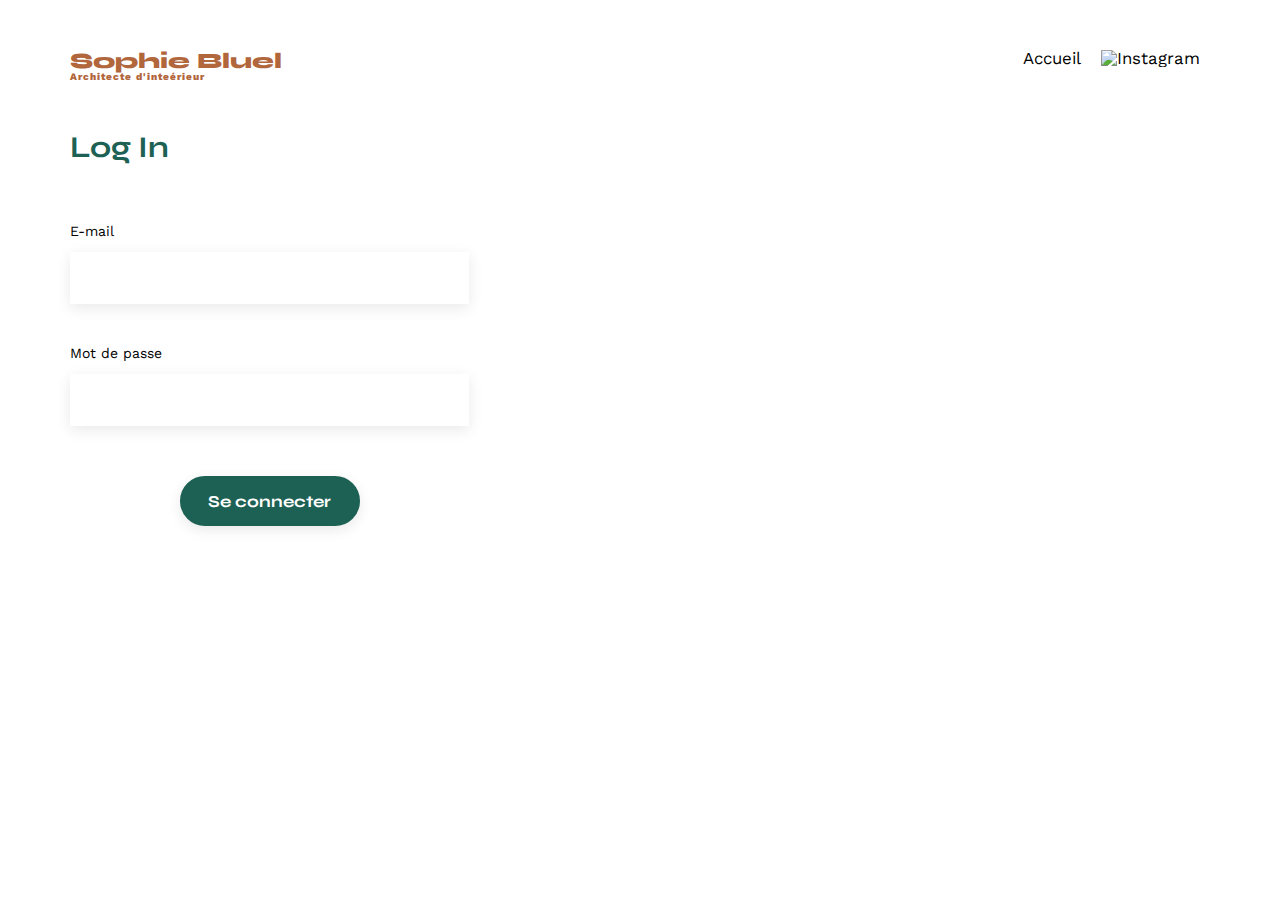
==== FrontEnd/login.html @ 6b49ef13 "Création login.html | Ajout de Sass" ====
<!DOCTYPE html>
<html lang="fr">
<head>
	<meta charset="UTF-8">
	<title>Sophie Bluel login</title>
	<meta name="viewport" content="width=device-width, initial-scale=1.0">
	<link rel="preconnect" href="https://fonts.googleapis.com">
	<link rel="preconnect" href="https://fonts.gstatic.com" crossorigin>
	<link href="https://fonts.googleapis.com/css2?family=Syne:wght@700;800&family=Work+Sans&display=swap" rel="stylesheet">
	<meta name="description" content="">
	<link rel="stylesheet" href="./assets/css/main.css">
	<script src="assets/js/login.js" defer ></script>
</head>
<body>
<header>
    <h1>Sophie Bluel <span>Architecte d'inteérieur</span></h1>
	<nav>
		<ul>
			<li><a href="./index.html">Accueil</a></li>
			<li><img src="./assets/icons/instagram.png" alt="Instagram"></li>
		</ul>
	</nav>
</header>
<main>
    <section>
        <h2>Log In</h2>
        <form action="" method="" class="form__login" >
            <label for="email">E-mail</label>
            <input type="email" name="email" id="email" required>

            <label for="password">Mot de passe</label>
            <input type="password" name="password" id="password" required>

            <input type="submit" value="Se connecter" id="submit">
        </form>
    </section>
</main>
<footer>

</footer>
</body>
</html>
---- FrontEnd/assets/css/main.css ----
/* http://meyerweb.com/eric/tools/css/reset/
   v2.0 | 20110126
   License: none (public domain)
*/
html, body, div, span, applet, object, iframe,
h1, h2, h3, h4, h5, h6, p, blockquote, pre,
a, abbr, acronym, address, big, cite, code,
del, dfn, em, img, ins, kbd, q, s, samp,
small, strike, strong, sub, sup, tt, var,
b, u, i, center,
dl, dt, dd, ol, ul, li,
fieldset, form, label, legend,
table, caption, tbody, tfoot, thead, tr, th, td,
article, aside, canvas, details, embed,
figure, figcaption, footer, header, hgroup,
menu, nav, output, ruby, section, summary,
time, mark, audio, video {
  margin: 0;
  padding: 0;
  border: 0;
  font-size: 100%;
  font: inherit;
  vertical-align: baseline;
}

/* HTML5 display-role reset for older browsers */
article, aside, details, figcaption, figure,
footer, header, hgroup, menu, nav, section {
  display: block;
}

body {
  line-height: 1;
}

ol, ul {
  list-style: none;
}

blockquote, q {
  quotes: none;
}

blockquote:before, blockquote:after,
q:before, q:after {
  content: "";
  content: none;
}

table {
  border-collapse: collapse;
  border-spacing: 0;
}

/** end reset css**/
body {
  max-width: 1140px;
  margin: auto;
  font-family: "Work Sans";
  font-size: 14px;
}

header {
  display: flex;
  justify-content: space-between;
  margin: 50px 0;
}

section {
  margin: 50px 0;
}

h1 {
  display: flex;
  flex-direction: column;
  font-family: "Syne";
  font-size: 22px;
  font-weight: 800;
  color: #B1663C;
}

h1 > span {
  font-family: "Work Sans";
  font-size: 10px;
  letter-spacing: 0.1em;
}

h2 {
  font-family: "Syne";
  font-weight: 700;
  font-size: 30px;
  color: #1D6154;
}

nav ul {
  display: flex;
  align-items: center;
  list-style-type: none;
}

nav li {
  padding: 0 10px;
  font-size: 1.2em;
}

nav a {
  text-decoration: none;
  color: inherit;
}

li:hover {
  color: #B1663C;
}

#introduction {
  display: flex;
  align-items: center;
}

#introduction figure {
  flex: 1;
}

#introduction img {
  display: block;
  margin: auto;
  width: 80%;
}

#introduction article {
  flex: 1;
}

#introduction h2 {
  margin-bottom: 1em;
}

#introduction p {
  margin-bottom: 0.5em;
}

#portfolio h2 {
  text-align: center;
  margin-bottom: 1em;
}

.gallery {
  width: 100%;
  display: grid;
  grid-template-columns: 1fr 1fr 1fr;
  grid-column-gap: 20px;
  grid-row-gap: 20px;
}

.gallery img {
  width: 100%;
}

#contact {
  width: 50%;
  margin: auto;
}

#contact > * {
  text-align: center;
}

#contact h2 {
  margin-bottom: 20px;
}

#contact form {
  text-align: left;
  margin-top: 30px;
  display: flex;
  flex-direction: column;
}

#contact input {
  height: 50px;
  font-size: 1.2em;
  border: none;
  box-shadow: 0px 4px 14px rgba(0, 0, 0, 0.09);
}

#contact label {
  margin: 2em 0 1em 0;
}

#contact textarea {
  border: none;
  box-shadow: 0px 4px 14px rgba(0, 0, 0, 0.09);
}

input[type=submit] {
  font-family: "Syne";
  font-weight: 700;
  color: white;
  background-color: #1D6154;
  margin: 2em auto;
  width: 180px;
  text-align: center;
  border-radius: 60px;
}

footer nav ul {
  display: flex;
  justify-content: flex-end;
  margin: 2em;
}

/****** Formulaire Connexion******/
.form__login {
  display: flex;
  flex-direction: column;
  margin-top: 20px;
  width: 35%;
}
.form__login input {
  height: 50px;
  font-size: 1.2em;
  border: none;
  box-shadow: 0px 4px 14px rgba(0, 0, 0, 0.09);
}
.form__login label {
  margin: 3em 0 1em 0;
}
.form__login textarea {
  box-shadow: 0px 4px 14px rgba(0, 0, 0, 0.09);
}
.form__login input[type=submit] {
  font-family: "Syne";
  font-weight: 700;
  color: white;
  background-color: #1D6154;
  border: 2px solid #1D6154;
  margin: 3em auto;
  width: 180px;
  text-align: center;
  border-radius: 60px;
  transition: all 0.5s ease;
}/*# sourceMappingURL=main.css.map */
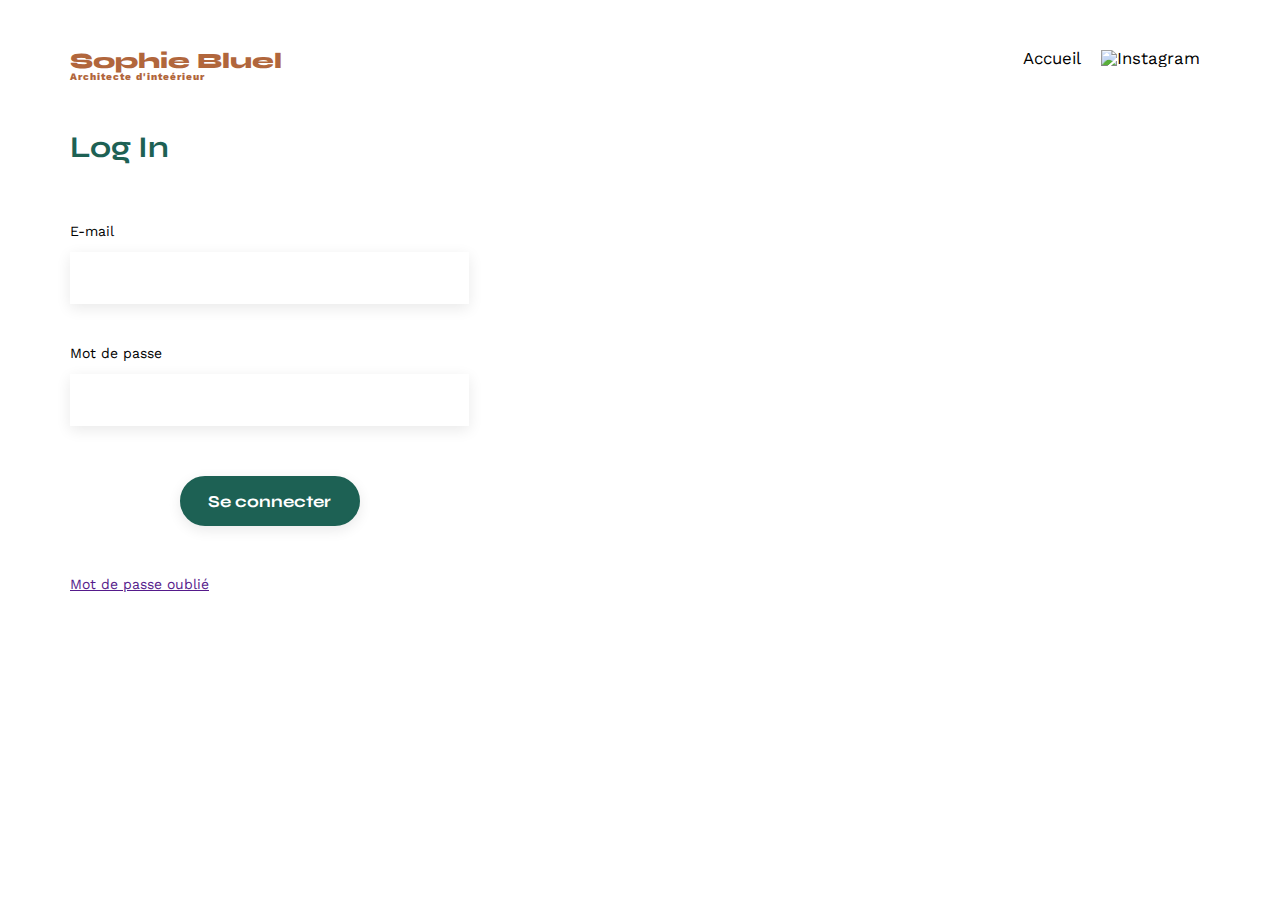
==== commit ee2b391e: "Ajout class login | lien mot de passe oublié" ====
--- a/FrontEnd/login.html
+++ b/FrontEnd/login.html
@@ -22,7 +22,7 @@
 	</nav>
 </header>
 <main>
-    <section>
+    <section class="login">
         <h2>Log In</h2>
         <form action="" method="" class="form__login" >
             <label for="email">E-mail</label>
@@ -33,6 +33,7 @@
 
             <input type="submit" value="Se connecter" id="submit">
         </form>
+		<a href="">Mot de passe oublié</a>
     </section>
 </main>
 <footer>
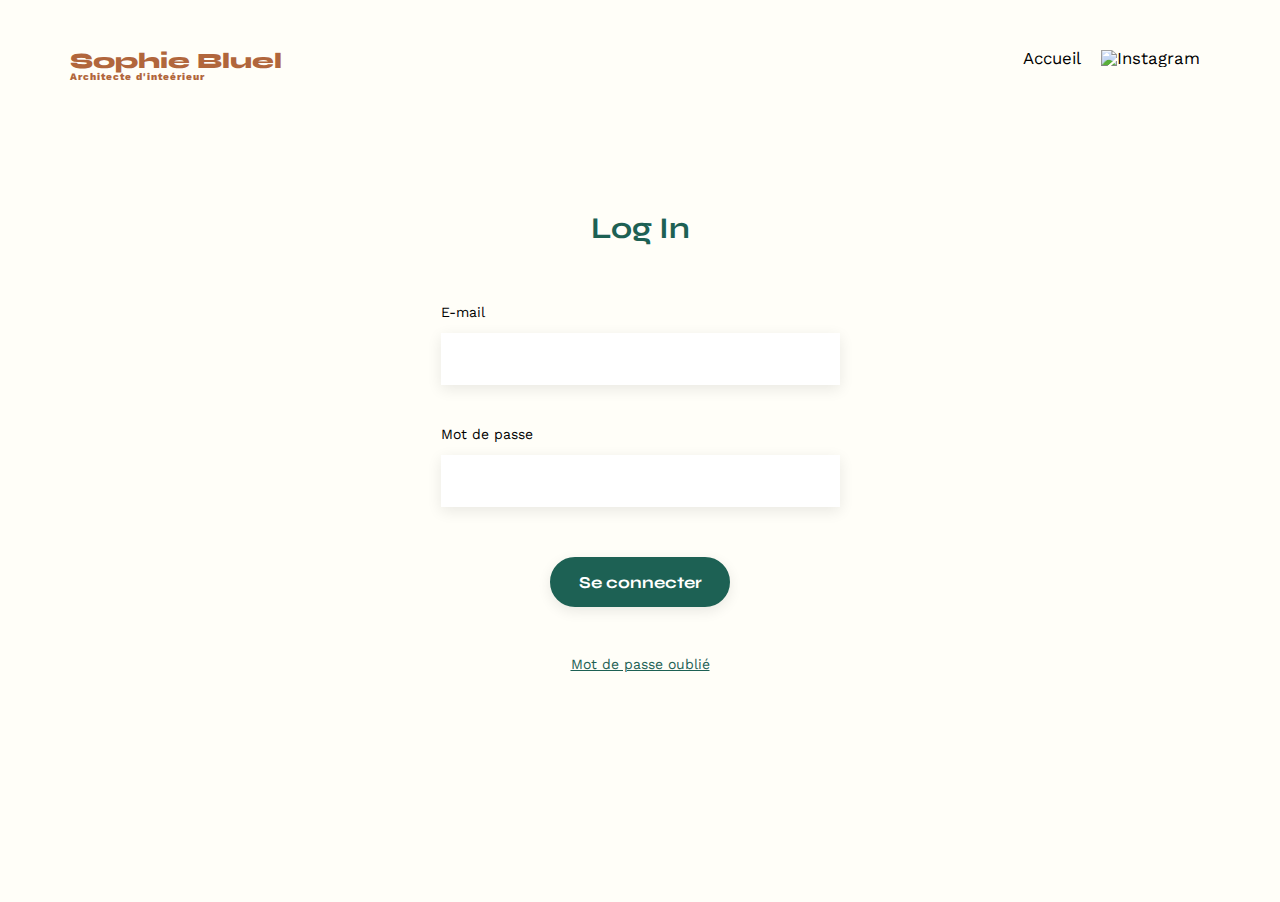
==== commit 2811f659: "Gestion login/token | mode administrateur du site" ====
--- a/FrontEnd/login.html
+++ b/FrontEnd/login.html
@@ -16,24 +16,32 @@
     <h1>Sophie Bluel <span>Architecte d'inteérieur</span></h1>
 	<nav>
 		<ul>
-			<li><a href="./index.html">Accueil</a></li>
-			<li><img src="./assets/icons/instagram.png" alt="Instagram"></li>
+			<a href="./index.html">
+				<li>Accueil</li>
+			</a>
+			<a href="https://www.instagram.com/" target="_blank">
+				<li><img src="./assets/icons/instagram.png" alt="Instagram"></li>
+			</a>
 		</ul>
 	</nav>
 </header>
 <main>
     <section class="login">
         <h2>Log In</h2>
+		<div class="alredyLogged__error">
+		</div>
         <form action="" method="" class="form__login" >
             <label for="email">E-mail</label>
             <input type="email" name="email" id="email" required>
-
+            <div class="loginEmail__error">
+            </div>
             <label for="password">Mot de passe</label>
             <input type="password" name="password" id="password" required>
-
+            <div class="loginMdp__error">
+            </div>
             <input type="submit" value="Se connecter" id="submit">
         </form>
-		<a href="">Mot de passe oublié</a>
+        <a href="">Mot de passe oublié</a>
     </section>
 </main>
 <footer>
--- a/FrontEnd/assets/css/main.css
+++ b/FrontEnd/assets/css/main.css
@@ -58,6 +58,7 @@
   margin: auto;
   font-family: "Work Sans";
   font-size: 14px;
+  background: #FFFEF8;
 }
 
 header {
@@ -207,6 +208,25 @@
   display: flex;
   justify-content: flex-end;
   margin: 2em;
+}
+
+/* LOGIN */
+.login {
+  display: flex;
+  flex-direction: column;
+  justify-content: center;
+  align-items: center;
+  height: 80vh;
+}
+
+.login a {
+  text-decoration: underline;
+  margin-bottom: 100px;
+  color: #1D6154;
+}
+
+.login a:hover {
+  color: #B1663C;
 }
 
 /****** Formulaire Connexion******/
@@ -239,4 +259,58 @@
   text-align: center;
   border-radius: 60px;
   transition: all 0.5s ease;
+}
+
+.filters {
+  display: flex;
+  justify-content: center;
+  margin: 40px 0;
+}
+
+.filter__btn {
+  font-family: "Syne";
+  padding: 10px 20px;
+  margin: 0 15px;
+  border: 1px solid #1D6154;
+  border-radius: 25px;
+  color: #1D6154;
+  background-color: white;
+  font-size: 16px;
+  font-weight: 700;
+  cursor: pointer;
+  transition: all 0.5s ease;
+}
+
+.filter__btn--active {
+  color: white;
+  background-color: #1D6154;
+}
+
+.filter__btn:hover, .btn-admin:hover {
+  color: white;
+  background-color: #1D6154;
+  scale: 1.05;
+}
+
+.admin__bHead {
+  position: fixed;
+  right: 0;
+  top: 0;
+  display: flex;
+  justify-content: center;
+  align-items: center;
+  width: 100%;
+  height: 40px;
+  background-color: black;
+}
+
+.admin__mod {
+  display: flex;
+  -moz-column-gap: 5px;
+       column-gap: 5px;
+  color: black;
+}
+
+.admin__bHead .admin__mod {
+  color: white;
 }/*# sourceMappingURL=main.css.map */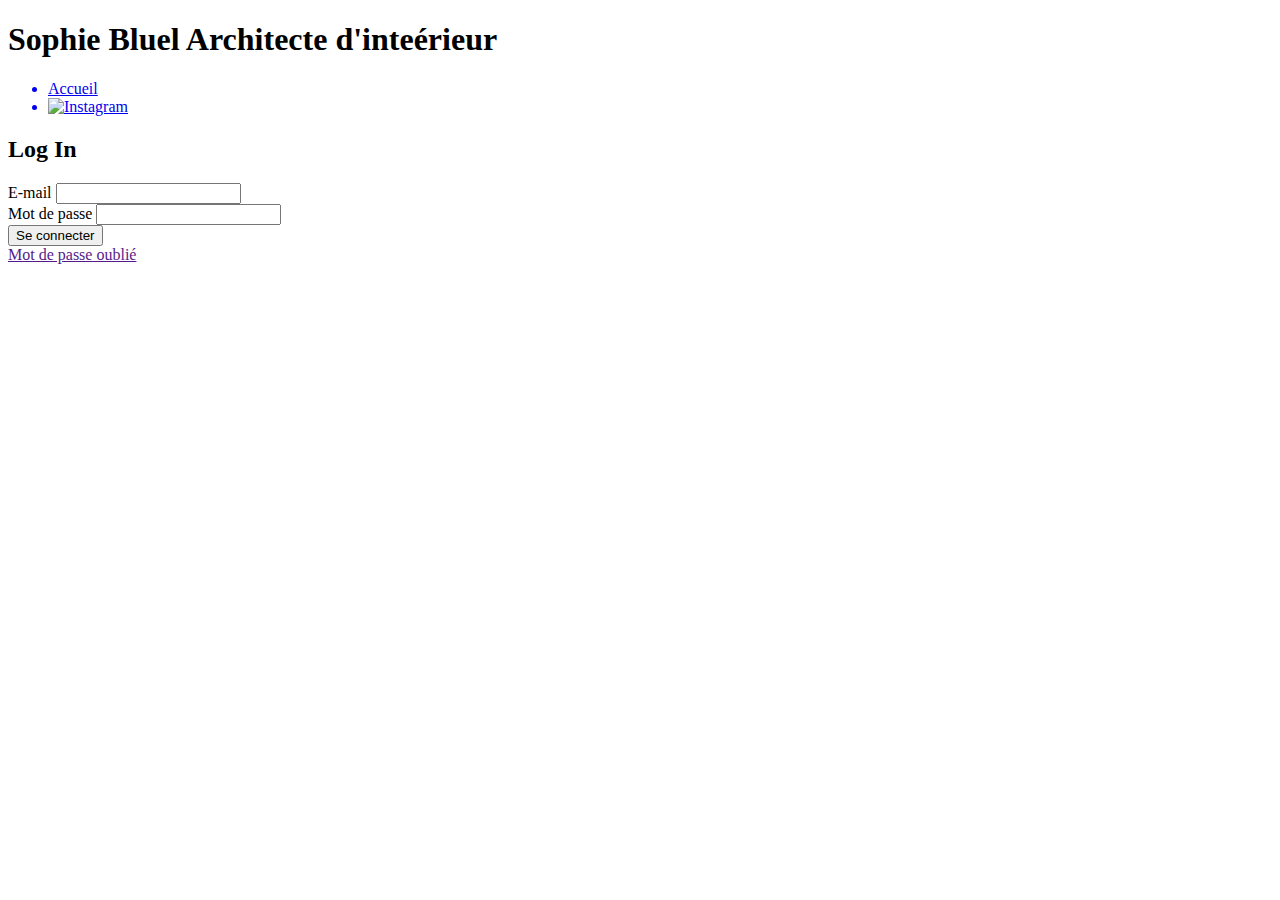
==== commit b7c035e2: "fix login.html || ajout projet" ====
--- a/FrontEnd/login.html
+++ b/FrontEnd/login.html
@@ -8,7 +8,7 @@
 	<link rel="preconnect" href="https://fonts.gstatic.com" crossorigin>
 	<link href="https://fonts.googleapis.com/css2?family=Syne:wght@700;800&family=Work+Sans&display=swap" rel="stylesheet">
 	<meta name="description" content="">
-	<link rel="stylesheet" href="./assets/css/main.css">
+	<link rel="stylesheet" href="./assets/scss/main.css">
 	<script src="assets/js/login.js" defer ></script>
 </head>
 <body>
